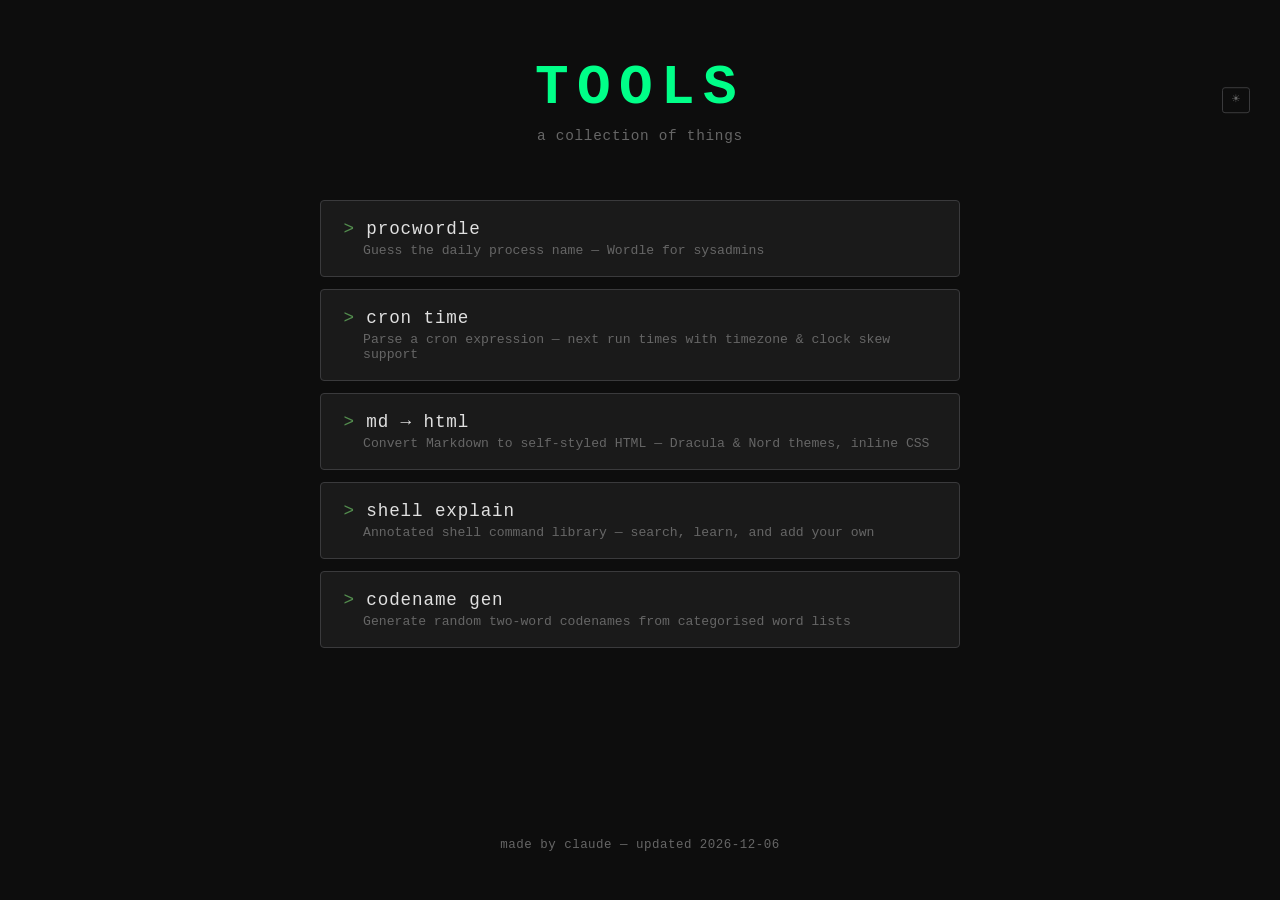
==== index.html @ 1182a168 "Added main toolbox files" ====
<!DOCTYPE html>
<html lang="en">
<head>
  <meta charset="UTF-8" />
  <meta name="viewport" content="width=device-width, initial-scale=1.0" />
  <title>Tools</title>
  <link rel="icon" type="image/svg+xml" href="images/favicon.svg" />
  <link rel="stylesheet" href="style.css" />
</head>
<body>
  <header>
    <h1>TOOLS</h1>
    <p>a collection of things</p>
    <button id="theme-btn" title="Toggle theme">&#9788;</button>
  </header>

  <main>
    <ul class="tools-list">

      <li class="tool-card">
        <a href="tools/process-wordle/">
          <div class="tool-name">procwordle</div>
          <div class="tool-desc">Guess the daily process name — Wordle for sysadmins</div>
        </a>
      </li>

      <li class="tool-card">
        <a href="tools/cron-time/">
          <div class="tool-name">cron time</div>
          <div class="tool-desc">Parse a cron expression — next run times with timezone &amp; clock skew support</div>
        </a>
      </li>

      <li class="tool-card">
        <a href="tools/md-to-html/">
          <div class="tool-name">md → html</div>
          <div class="tool-desc">Convert Markdown to self-styled HTML — Dracula &amp; Nord themes, inline CSS</div>
        </a>
      </li>

      <li class="tool-card">
        <a href="tools/shell-explain/">
          <div class="tool-name">shell explain</div>
          <div class="tool-desc">Annotated shell command library — search, learn, and add your own</div>
        </a>
      </li>

      <li class="tool-card">
        <a href="tools/codename-gen/">
          <div class="tool-name">codename gen</div>
          <div class="tool-desc">Generate random two-word codenames from categorised word lists</div>
        </a>
      </li>

    </ul>
  </main>

  <footer>
    made by claude &mdash; updated <span id="last-updated"></span>
  </footer>

  <script>
    (function () {
      var btn = document.getElementById("theme-btn");
      function applyTheme(isLight) {
        document.body.classList.toggle("light", isLight);
        btn.textContent = isLight ? "\u263D" : "\u2600";
      }
      applyTheme(localStorage.getItem("siteTheme") === "light");
      btn.addEventListener("click", function () {
        var nowLight = !document.body.classList.contains("light");
        applyTheme(nowLight);
        localStorage.setItem("siteTheme", nowLight ? "light" : "dark");
      });
      var d = new Date(document.lastModified);
      document.getElementById("last-updated").textContent =
        d.getFullYear() + "-" +
        String(d.getMonth() + 1).padStart(2, "0") + "-" +
        String(d.getDate()).padStart(2, "0");
    })();
  </script>
</body>
</html>
---- style.css ----
*, *::before, *::after {
  box-sizing: border-box;
  margin: 0;
  padding: 0;
}

:root {
  --bg:       #0d0d0d;
  --surface:  #1a1a1a;
  --border:   #3a3a3c;
  --text:     #e0e0e0;
  --text-dim: #666;
  --accent:   #00ff88;
  --green:    #538d4e;
  --font:     'Courier New', 'Lucida Console', monospace;
}

body {
  background: var(--bg);
  color: var(--text);
  font-family: var(--font);
  min-height: 100vh;
  display: flex;
  flex-direction: column;
  align-items: center;
  padding: 3rem 1rem;
}

header {
  position: relative;
  width: 100%;
  text-align: center;
  margin-bottom: 3rem;
  padding: 0.5rem 0;
}

/* ── Light theme overrides ───────────────────────────── */

body.light {
  --bg:       #f4f4f4;
  --surface:  #ffffff;
  --border:   #d3d3d3;
  --text:     #1a1a1a;
  --text-dim: #888;
  --accent:   #007a44;
  --green:    #538d4e;
}

/* ── Theme toggle button ─────────────────────────────── */

#theme-btn {
  position: absolute;
  right: 14px;
  top: 50%;
  transform: translateY(-50%);
  background: transparent;
  border: 1px solid var(--border);
  border-radius: 3px;
  color: var(--text-dim);
  font-family: var(--font);
  font-size: 0.85rem;
  padding: 5px 9px;
  cursor: pointer;
  line-height: 1;
  transition: border-color 0.2s, color 0.2s;
}

#theme-btn:hover {
  border-color: var(--accent);
  color: var(--accent);
}

header h1 {
  font-size: clamp(2rem, 6vw, 3.5rem);
  color: var(--accent);
  letter-spacing: 0.15em;
  text-transform: uppercase;
}

header p {
  color: var(--text-dim);
  margin-top: 0.5rem;
  font-size: 0.9rem;
  letter-spacing: 0.05em;
}

main {
  width: 100%;
  max-width: 640px;
}

.tools-list {
  list-style: none;
  display: flex;
  flex-direction: column;
  gap: 0.75rem;
}

.tool-card {
  background: var(--surface);
  border: 1px solid var(--border);
  border-radius: 4px;
  transition: border-color 0.15s, background 0.15s;
}

.tool-card a {
  display: block;
  padding: 1.1rem 1.4rem;
  text-decoration: none;
  color: inherit;
}

.tool-card:hover {
  border-color: var(--accent);
  background: #1f1f1f;
}

.tool-card:hover .tool-name::before {
  color: var(--accent);
}

.tool-name {
  font-size: 1.1rem;
  color: var(--text);
  letter-spacing: 0.05em;
}

.tool-name::before {
  content: '> ';
  color: var(--green);
  transition: color 0.15s;
}

.tool-desc {
  color: var(--text-dim);
  font-size: 0.82rem;
  margin-top: 0.3rem;
  padding-left: 1.5em;
}

footer {
  margin-top: auto;
  color: var(--text-dim);
  font-size: 0.78rem;
  text-align: center;
  letter-spacing: 0.04em;
}
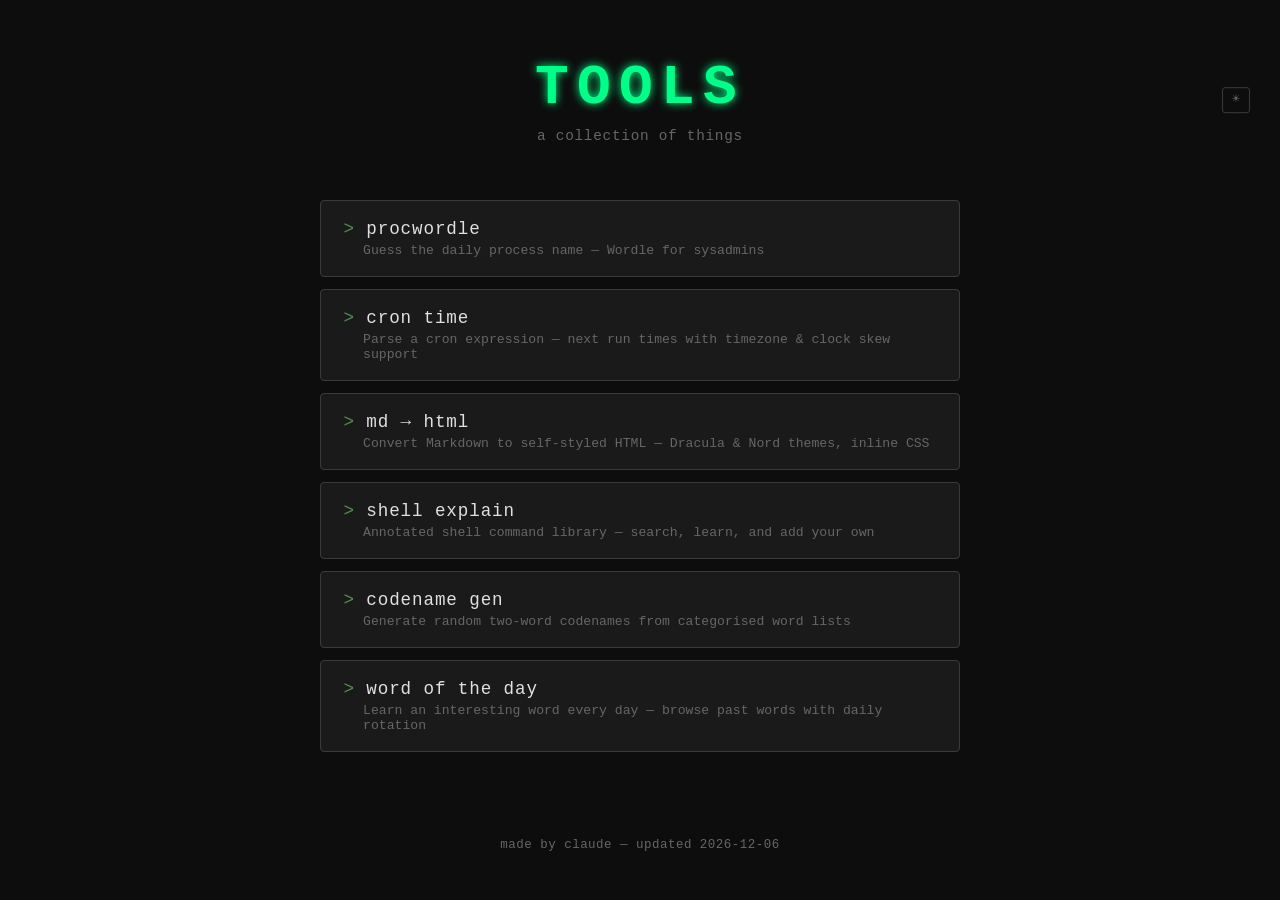
==== commit 44dc36bc: "v0.2.0" ====
--- a/index.html
+++ b/index.html
@@ -5,6 +5,7 @@
   <meta name="viewport" content="width=device-width, initial-scale=1.0" />
   <title>Tools</title>
   <link rel="icon" type="image/svg+xml" href="images/favicon.svg" />
+  <link rel="stylesheet" href="theme.css" />
   <link rel="stylesheet" href="style.css" />
 </head>
 <body>
@@ -52,6 +53,13 @@
         </a>
       </li>
 
+      <li class="tool-card">
+        <a href="tools/word-of-the-day/">
+          <div class="tool-name">word of the day</div>
+          <div class="tool-desc">Learn an interesting word every day — browse past words with daily rotation</div>
+        </a>
+      </li>
+
     </ul>
   </main>
 
@@ -79,5 +87,6 @@
         String(d.getDate()).padStart(2, "0");
     })();
   </script>
+  <script>if("serviceWorker"in navigator)navigator.serviceWorker.register("/sw.js")</script>
 </body>
 </html>
--- a/theme.css
+++ b/theme.css
@@ -0,0 +1,36 @@
+/* ── Shared design tokens & reset ────────────────────── */
+
+*, *::before, *::after {
+  box-sizing: border-box;
+  margin: 0;
+  padding: 0;
+}
+
+:root {
+  --bg:       #0d0d0d;
+  --surface:  #1a1a1a;
+  --border:   #3a3a3c;
+  --text:     #e0e0e0;
+  --text-dim: #666;
+  --accent:   #00ff88;
+  --font:     'Courier New', 'Lucida Console', monospace;
+}
+
+header h1 {
+  text-shadow: 0 0 10px var(--accent);
+}
+
+/* ── Light theme overrides ───────────────────────────── */
+
+body.light {
+  --bg:       #f4f4f4;
+  --surface:  #ffffff;
+  --border:   #d3d3d3;
+  --text:     #1a1a1a;
+  --text-dim: #888;
+  --accent:   #007a44;
+}
+
+body.light header h1 {
+  text-shadow: none;
+}
--- a/style.css
+++ b/style.css
@@ -1,18 +1,5 @@
-*, *::before, *::after {
-  box-sizing: border-box;
-  margin: 0;
-  padding: 0;
-}
-
 :root {
-  --bg:       #0d0d0d;
-  --surface:  #1a1a1a;
-  --border:   #3a3a3c;
-  --text:     #e0e0e0;
-  --text-dim: #666;
-  --accent:   #00ff88;
   --green:    #538d4e;
-  --font:     'Courier New', 'Lucida Console', monospace;
 }
 
 body {
@@ -32,18 +19,6 @@
   text-align: center;
   margin-bottom: 3rem;
   padding: 0.5rem 0;
-}
-
-/* ── Light theme overrides ───────────────────────────── */
-
-body.light {
-  --bg:       #f4f4f4;
-  --surface:  #ffffff;
-  --border:   #d3d3d3;
-  --text:     #1a1a1a;
-  --text-dim: #888;
-  --accent:   #007a44;
-  --green:    #538d4e;
 }
 
 /* ── Theme toggle button ─────────────────────────────── */
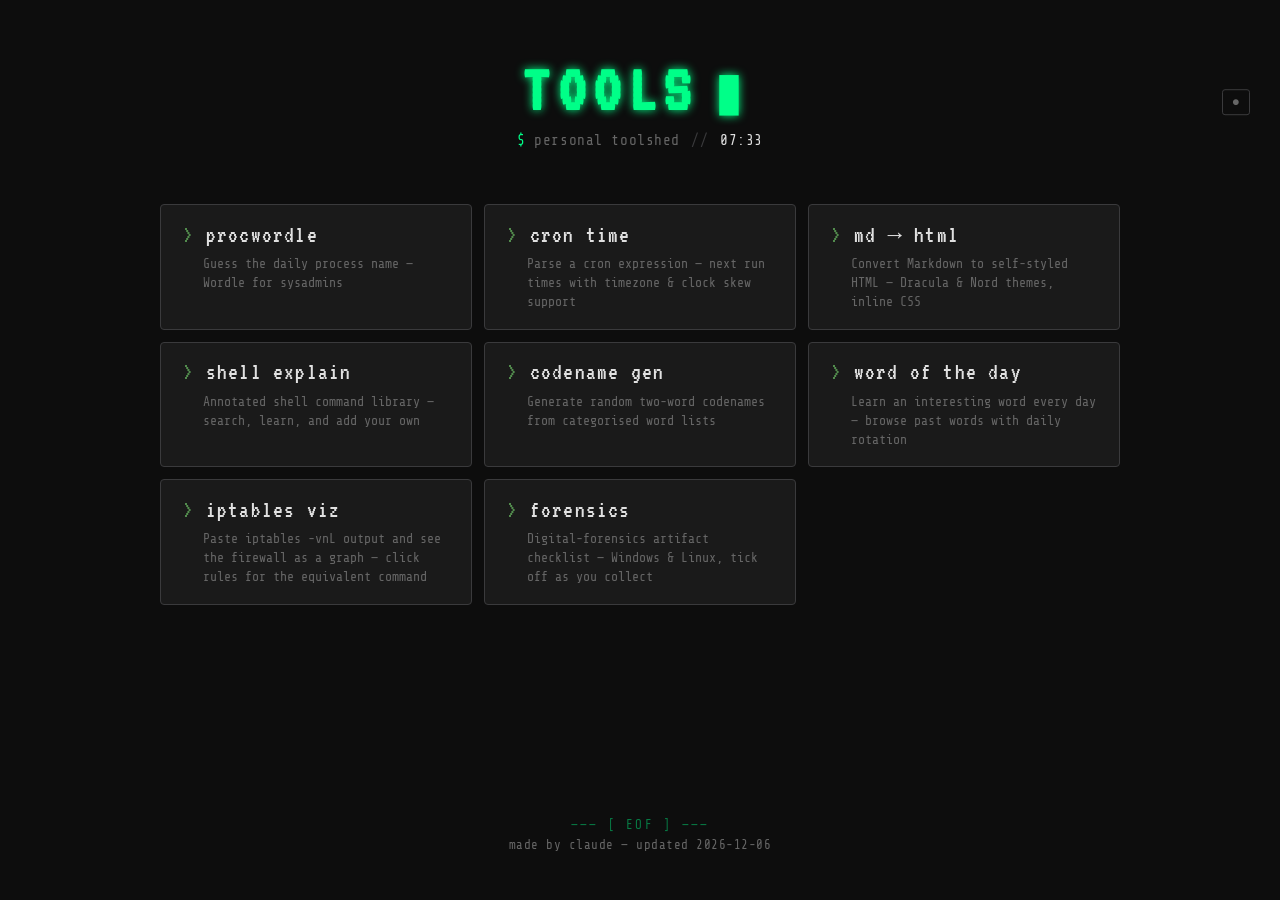
==== commit 7c306433: "v0.3.0" ====
--- a/index.html
+++ b/index.html
@@ -10,13 +10,18 @@
 </head>
 <body>
   <header>
-    <h1>TOOLS</h1>
-    <p>a collection of things</p>
+    <h1>TOOLS<span class="caret" aria-hidden="true">&#9646;</span></h1>
+    <p class="prompt">
+      <span class="prompt-sigil">$</span>
+      personal toolshed
+      <span class="prompt-sep">//</span>
+      <span id="now" aria-live="off">&mdash;&mdash;:&mdash;&mdash;</span>
+    </p>
     <button id="theme-btn" title="Toggle theme">&#9788;</button>
   </header>
 
   <main>
-    <ul class="tools-list">
+    <ul class="tools-list reveal">
 
       <li class="tool-card">
         <a href="tools/process-wordle/">
@@ -60,33 +65,57 @@
         </a>
       </li>
 
+      <li class="tool-card">
+        <a href="tools/iptables-viz/">
+          <div class="tool-name">iptables viz</div>
+          <div class="tool-desc">Paste iptables -vnL output and see the firewall as a graph — click rules for the equivalent command</div>
+        </a>
+      </li>
+
+      <li class="tool-card">
+        <a href="tools/forensics/">
+          <div class="tool-name">forensics</div>
+          <div class="tool-desc">Digital-forensics artifact checklist — Windows &amp; Linux, tick off as you collect</div>
+        </a>
+      </li>
+
     </ul>
   </main>
 
   <footer>
-    made by claude &mdash; updated <span id="last-updated"></span>
+    <div class="eof" aria-hidden="true">&mdash;&mdash;&mdash; [ EOF ] &mdash;&mdash;&mdash;</div>
+    <div class="meta">made by claude &mdash; updated <span id="last-updated"></span></div>
   </footer>
 
+  <script src="tools/storage.js"></script>
+  <script src="tools/theme.js"></script>
   <script>
     (function () {
-      var btn = document.getElementById("theme-btn");
-      function applyTheme(isLight) {
-        document.body.classList.toggle("light", isLight);
-        btn.textContent = isLight ? "\u263D" : "\u2600";
-      }
-      applyTheme(localStorage.getItem("siteTheme") === "light");
-      btn.addEventListener("click", function () {
-        var nowLight = !document.body.classList.contains("light");
-        applyTheme(nowLight);
-        localStorage.setItem("siteTheme", nowLight ? "light" : "dark");
-      });
+      siteTheme.init();
+
       var d = new Date(document.lastModified);
       document.getElementById("last-updated").textContent =
         d.getFullYear() + "-" +
         String(d.getMonth() + 1).padStart(2, "0") + "-" +
         String(d.getDate()).padStart(2, "0");
+
+      /* live HH:MM clock in the prompt subtitle, ticks once a minute
+         aligned to the top of the minute so the display matches the
+         wall clock rather than page-load time.                       */
+      var nowEl = document.getElementById("now");
+      function tick() {
+        var t = new Date();
+        nowEl.textContent =
+          String(t.getHours()).padStart(2, "0") + ":" +
+          String(t.getMinutes()).padStart(2, "0");
+      }
+      tick();
+      setTimeout(function loop() {
+        tick();
+        setTimeout(loop, 60000);
+      }, 60000 - (Date.now() % 60000));
     })();
   </script>
-  <script>if("serviceWorker"in navigator)navigator.serviceWorker.register("/sw.js")</script>
+  <script>if("serviceWorker"in navigator)navigator.serviceWorker.register("/sw.js").catch(function(e){console.warn("sw registration failed",e);})</script>
 </body>
 </html>
--- a/theme.css
+++ b/theme.css
@@ -1,3 +1,27 @@
+/* ── Web fonts ───────────────────────────────────────── */
+/* Self-hosted under /fonts/. Share Tech Mono is the body face;
+   VT323 is the CRT-bitmap display face used only for marquee moments
+   (h1, date stamps, tool names). font-display: swap so the terminal
+   fallback (Courier New) paints immediately on cold loads.           */
+
+@font-face {
+  font-family: 'Share Tech Mono';
+  font-style: normal;
+  font-weight: 400;
+  font-display: swap;
+  src: url('/fonts/share-tech-mono-400.woff2') format('woff2'),
+       local('Share Tech Mono');
+}
+
+@font-face {
+  font-family: 'VT323';
+  font-style: normal;
+  font-weight: 400;
+  font-display: swap;
+  src: url('/fonts/vt323-400.woff2') format('woff2'),
+       local('VT323');
+}
+
 /* ── Shared design tokens & reset ────────────────────── */
 
 *, *::before, *::after {
@@ -7,30 +31,269 @@
 }
 
 :root {
-  --bg:       #0d0d0d;
-  --surface:  #1a1a1a;
-  --border:   #3a3a3c;
-  --text:     #e0e0e0;
-  --text-dim: #666;
-  --accent:   #00ff88;
-  --font:     'Courier New', 'Lucida Console', monospace;
+  --bg:          #0d0d0d;
+  --surface:     #1a1a1a;
+  --hover-bg:    #1f1f1f;
+  --border:      #3a3a3c;
+  --text:        #e0e0e0;
+  --text-dim:    #666;
+  --accent:      #00ff88;
+  --accent-glow: #00ff88;
+  --font:         'Share Tech Mono', 'Courier New', 'Lucida Console', monospace;
+  --font-display: 'VT323', 'Courier New', 'Lucida Console', monospace;
 }
 
 header h1 {
+  font-family: var(--font-display);
   text-shadow: 0 0 10px var(--accent);
 }
 
-/* ── Light theme overrides ───────────────────────────── */
+/* ── Light theme — warm "paper" identity ─────────────── */
+/* Not a grey inversion of dark; the palette is deliberately
+   warmer (cream paper, inky brown-black, tan borders) and the
+   body gets a subtle SVG noise texture so the surface reads as
+   printed rather than bleached.                                 */
 
 body.light {
-  --bg:       #f4f4f4;
-  --surface:  #ffffff;
-  --border:   #d3d3d3;
-  --text:     #1a1a1a;
-  --text-dim: #888;
-  --accent:   #007a44;
+  --bg:          #f4ead8;
+  --surface:     #fbf7ee;
+  --hover-bg:    #ede2ca;
+  --border:      #c9b98e;
+  --text:        #1c1812;
+  --text-dim:    #6b5f47;
+  --accent:      #007a44;
+  --accent-glow: #00b25f;
+
+  background-image: url("data:image/svg+xml;utf8,<svg xmlns='http://www.w3.org/2000/svg' width='200' height='200'><filter id='n'><feTurbulence type='fractalNoise' baseFrequency='0.9' numOctaves='2'/><feColorMatrix values='0 0 0 0 0.42  0 0 0 0 0.35  0 0 0 0 0.2  0 0 0 0.07 0'/></filter><rect width='100%25' height='100%25' filter='url(%23n)'/></svg>");
+  background-attachment: fixed;
 }
 
 body.light header h1 {
-  text-shadow: none;
-}
+  text-shadow: 0 1px 0 var(--accent-glow);
+}
+
+/* ── Keyboard focus indicator ────────────────────────── */
+/* Applies to every interactive element across all tools. Using
+   :focus-visible (not :focus) means the ring only appears for
+   keyboard users, not on mouse clicks — no visual noise.
+   Tools with bespoke focus styling can override per-element.    */
+
+:focus-visible {
+  outline: 2px solid var(--accent);
+  outline-offset: 2px;
+  border-radius: 3px;
+}
+
+textarea:focus-visible,
+input[type="color"]:focus-visible,
+input[type="text"]:focus-visible,
+input[type="number"]:focus-visible {
+  outline-offset: 0;
+}
+
+/* ── Motion primitives ───────────────────────────────── */
+/* Shared keyframes + utilities reused across tools. The
+   reduced-motion media query at the bottom zeros all of them. */
+
+@keyframes boot {
+  from { opacity: 0; transform: translateY(4px); }
+  to   { opacity: 1; transform: translateY(0); }
+}
+
+@keyframes blink {
+  0%, 49%   { opacity: 1; }
+  50%, 100% { opacity: 0; }
+}
+
+@keyframes crtPhosphor {
+  0%, 100% { text-shadow: 0 0 8px var(--accent); }
+  50%      { text-shadow: 0 0 16px var(--accent), 0 0 24px var(--accent); }
+}
+
+/* Stagger children on a container: each child boots in with an
+   animation-delay keyed to its :nth-child position. 60ms step,
+   up to ten children — enough for the tool list + most tables. */
+.reveal > * {
+  opacity: 0;
+  animation: boot 0.4s cubic-bezier(.2, .8, .2, 1) forwards;
+}
+.reveal > *:nth-child(1)  { animation-delay: 0.06s; }
+.reveal > *:nth-child(2)  { animation-delay: 0.12s; }
+.reveal > *:nth-child(3)  { animation-delay: 0.18s; }
+.reveal > *:nth-child(4)  { animation-delay: 0.24s; }
+.reveal > *:nth-child(5)  { animation-delay: 0.30s; }
+.reveal > *:nth-child(6)  { animation-delay: 0.36s; }
+.reveal > *:nth-child(7)  { animation-delay: 0.42s; }
+.reveal > *:nth-child(8)  { animation-delay: 0.48s; }
+.reveal > *:nth-child(9)  { animation-delay: 0.54s; }
+.reveal > *:nth-child(10) { animation-delay: 0.60s; }
+
+.caret {
+  display: inline-block;
+  color: var(--accent);
+  animation: blink 1s steps(1, end) infinite;
+}
+
+/* ── Depth system — inset accent glow ────────────────── */
+/* Opt-in class. Default cards stay flat; surfaces that should
+   "light up" on hover add .surface-interactive. Uses inset
+   shadow for the bright inner edge + a soft outer bloom.      */
+
+.surface-interactive {
+  transition: border-color 0.15s, background 0.15s, box-shadow 0.2s;
+}
+
+.surface-interactive:hover {
+  box-shadow: inset 0 0 0 1px var(--accent),
+              0 0 24px -8px color-mix(in srgb, var(--accent) 35%, transparent);
+}
+
+body.light .surface-interactive:hover {
+  box-shadow: inset 0 0 0 1px var(--accent),
+              0 2px 0 0 var(--accent-glow);
+}
+
+/* ── Reduced motion ──────────────────────────────────── */
+@media (prefers-reduced-motion: reduce) {
+  *,
+  *::before,
+  *::after {
+    animation-duration: 0.01ms !important;
+    animation-iteration-count: 1 !important;
+    transition-duration: 0.01ms !important;
+  }
+  .reveal > * {
+    opacity: 1;
+  }
+}
+
+/* ── Konami / CRT easter egg ─────────────────────────── */
+/* Triggered site-wide by theme.js. Chromatic-aberration keyframe
+   lives here (canonical) so any tool can reuse it too.           */
+
+@keyframes chromaticGlitch {
+  0%   { text-shadow: 0 0 10px var(--accent); }
+  20%  { text-shadow: -3px 0 #ff3366,  3px 0 #00e5ff, 0 0 10px var(--accent); }
+  40%  { text-shadow:  3px 0 #ff3366, -3px 0 #00e5ff, 0 0 10px var(--accent); }
+  60%  { text-shadow: -2px 2px #ff3366,  2px -2px #00e5ff, 0 0 10px var(--accent); }
+  80%  { text-shadow:  2px 1px #ff3366, -2px -1px #00e5ff, 0 0 10px var(--accent); }
+  100% { text-shadow: 0 0 10px var(--accent); }
+}
+
+body.glitching h1 {
+  animation: chromaticGlitch 0.42s steps(5, end) 4;
+}
+
+/* Persistent scanline overlay — stays until dismissed via .crt-dismiss
+   or re-entering the Konami code. mix-blend-mode: overlay disappeared
+   on dark backgrounds (overlay multiplies darks), so the layer is now
+   drawn straight with enough alpha to read on both themes. A very
+   subtle flicker keeps it feeling alive without being distracting.   */
+
+@keyframes crtFlicker {
+  0%, 100% { opacity: 1; }
+  50%      { opacity: 0.82; }
+}
+
+body.crt-mode::after {
+  content: '';
+  position: fixed;
+  inset: 0;
+  pointer-events: none;
+  z-index: 9998;
+  background:
+    repeating-linear-gradient(
+      to bottom,
+      rgba(0, 0, 0, 0)       0,
+      rgba(0, 0, 0, 0)       2px,
+      rgba(0, 255, 136, 0.10) 2px,
+      rgba(0, 255, 136, 0.10) 3px
+    ),
+    radial-gradient(
+      circle at center,
+      transparent 55%,
+      rgba(0, 0, 0, 0.35) 100%
+    );
+  animation: crtFlicker 3.5s linear infinite;
+}
+
+body.light.crt-mode::after {
+  background:
+    repeating-linear-gradient(
+      to bottom,
+      rgba(0, 0, 0, 0)       0,
+      rgba(0, 0, 0, 0)       2px,
+      rgba(28, 24, 18, 0.11) 2px,
+      rgba(28, 24, 18, 0.11) 3px
+    ),
+    radial-gradient(
+      circle at center,
+      transparent 55%,
+      rgba(90, 70, 30, 0.22) 100%
+    );
+}
+
+.crt-dismiss {
+  position: fixed;
+  bottom: 14px;
+  right: 14px;
+  z-index: 9999;
+  background: var(--surface);
+  border: 1px solid var(--accent);
+  border-radius: 3px;
+  color: var(--accent);
+  font-family: var(--font);
+  font-size: 0.72rem;
+  letter-spacing: 0.15em;
+  padding: 4px 10px;
+  cursor: pointer;
+  opacity: 0.7;
+  transition: opacity 0.15s, box-shadow 0.15s;
+}
+
+.crt-dismiss:hover {
+  opacity: 1;
+  box-shadow: 0 0 12px -2px color-mix(in srgb, var(--accent) 55%, transparent);
+}
+
+/* ── Storage-error banner ────────────────────────────── */
+/* Emitted by theme.js on the first storageerror event per page
+   load; dismissible by the × button. Slots in at the top so it
+   doesn't collide with the CRT dismiss badge at the bottom.     */
+
+#storage-error-banner {
+  position: fixed;
+  top: 0;
+  left: 0;
+  right: 0;
+  z-index: 9997;
+  padding: 0.45rem 2.5rem 0.45rem 0.9rem;
+  background: #4a1818;
+  color: #ffd4d4;
+  border-bottom: 1px solid #7d2828;
+  font-family: var(--font);
+  font-size: 0.78rem;
+  letter-spacing: 0.04em;
+  text-align: center;
+}
+
+body.light #storage-error-banner {
+  background: #fdecec;
+  color: #6b1f1f;
+  border-bottom-color: #e5b4b4;
+}
+
+#storage-error-banner button {
+  position: absolute;
+  top: 50%;
+  right: 0.6rem;
+  transform: translateY(-50%);
+  background: transparent;
+  border: none;
+  color: inherit;
+  font-family: var(--font);
+  font-size: 1rem;
+  cursor: pointer;
+  padding: 0 0.5rem;
+  line-height: 1;
+}
--- a/style.css
+++ b/style.css
@@ -46,36 +46,78 @@
 }
 
 header h1 {
-  font-size: clamp(2rem, 6vw, 3.5rem);
+  font-size: clamp(2.6rem, 7vw, 4.25rem);
   color: var(--accent);
-  letter-spacing: 0.15em;
+  letter-spacing: 0.12em;
   text-transform: uppercase;
+  line-height: 1;
 }
 
-header p {
+/* VT323 is a bitmap face so the caret sits slightly low; nudge it up
+   so it baselines with the rest of the word, then let the blink
+   keyframe from theme.css do the work.                                */
+header h1 .caret {
+  margin-left: 0.15em;
+  vertical-align: -0.04em;
+}
+
+header p.prompt {
+  margin-top: 0.35rem;
   color: var(--text-dim);
-  margin-top: 0.5rem;
   font-size: 0.9rem;
-  letter-spacing: 0.05em;
+  letter-spacing: 0.04em;
 }
+
+.prompt-sigil { color: var(--accent); }
+.prompt-sep   { color: var(--border); margin: 0 0.2em; }
+#now          { color: var(--text); }
 
 main {
   width: 100%;
-  max-width: 640px;
+  max-width: 960px;
 }
+
+/* ── Tool list layout ─────────────────────────────────── */
+/* Fluid grid: each column is at least 280 px wide and at most 1fr.
+   auto-fit makes the browser pack in as many columns as the container
+   allows, so the same rule yields 1 col on a phone, 2 on a tablet,
+   3 on a desktop — no media queries.                                */
 
 .tools-list {
   list-style: none;
-  display: flex;
-  flex-direction: column;
+  display: grid;
+  grid-template-columns: repeat(auto-fit, minmax(280px, 1fr));
   gap: 0.75rem;
 }
 
+/* ── Tool card ──────────────────────────────────────── */
+/* Idle: flush surface with hairline border.
+   Hover: 3px accent stripe slides in from the left, card gets the
+   shared .surface-interactive inset glow, and the > prefix blinks. */
+
 .tool-card {
+  position: relative;
   background: var(--surface);
   border: 1px solid var(--border);
   border-radius: 4px;
-  transition: border-color 0.15s, background 0.15s;
+  overflow: hidden;
+}
+
+.tool-card::before {
+  content: '';
+  position: absolute;
+  left: 0;
+  top: 0;
+  bottom: 0;
+  width: 3px;
+  background: var(--accent);
+  transform: translateX(-100%);
+  transition: transform 0.22s cubic-bezier(.2, .8, .2, 1);
+}
+
+.tool-card:hover::before,
+.tool-card:focus-within::before {
+  transform: translateX(0);
 }
 
 .tool-card a {
@@ -85,19 +127,33 @@
   color: inherit;
 }
 
-.tool-card:hover {
+.tool-card:hover,
+.tool-card:focus-within {
   border-color: var(--accent);
-  background: #1f1f1f;
+  background: var(--hover-bg);
+  box-shadow: inset 0 0 0 1px var(--accent),
+              0 0 24px -8px color-mix(in srgb, var(--accent) 35%, transparent);
+  transition: border-color 0.15s, background 0.15s, box-shadow 0.2s;
 }
 
-.tool-card:hover .tool-name::before {
+body.light .tool-card:hover,
+body.light .tool-card:focus-within {
+  box-shadow: inset 0 0 0 1px var(--accent),
+              0 2px 0 0 var(--accent-glow);
+}
+
+.tool-card:hover .tool-name::before,
+.tool-card:focus-within .tool-name::before {
   color: var(--accent);
+  animation: blink 1s steps(1, end) infinite;
 }
 
 .tool-name {
-  font-size: 1.1rem;
+  font-family: var(--font-display);
+  font-size: 1.5rem;
   color: var(--text);
   letter-spacing: 0.05em;
+  line-height: 1;
 }
 
 .tool-name::before {
@@ -109,14 +165,33 @@
 .tool-desc {
   color: var(--text-dim);
   font-size: 0.82rem;
-  margin-top: 0.3rem;
+  margin-top: 0.45rem;
   padding-left: 1.5em;
+  line-height: 1.45;
 }
+
+/* ── Footer ─────────────────────────────────────────── */
 
 footer {
   margin-top: auto;
+  padding-top: 3rem;
   color: var(--text-dim);
   font-size: 0.78rem;
   text-align: center;
   letter-spacing: 0.04em;
+  display: flex;
+  flex-direction: column;
+  align-items: center;
+  gap: 0.35rem;
 }
+
+footer .eof {
+  color: var(--accent);
+  opacity: 0.45;
+  letter-spacing: 0.18em;
+  font-family: var(--font);
+}
+
+footer .meta {
+  color: var(--text-dim);
+}
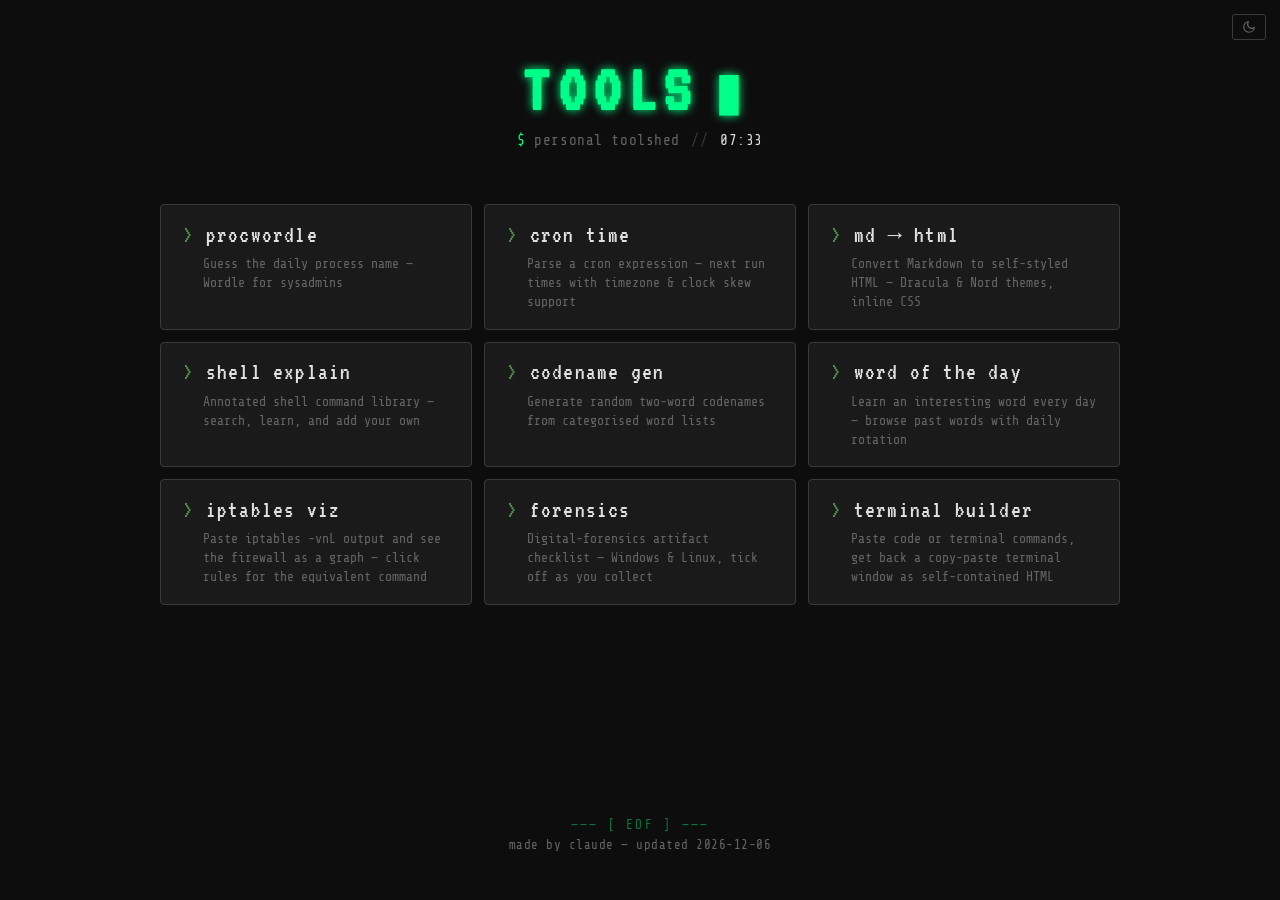
==== commit e65ff89e: "terminal builder plus bug fixes" ====
--- a/index.html
+++ b/index.html
@@ -79,6 +79,13 @@
         </a>
       </li>
 
+      <li class="tool-card">
+        <a href="tools/terminal-builder/">
+          <div class="tool-name">terminal builder</div>
+          <div class="tool-desc">Paste code or terminal commands, get back a copy-paste terminal window as self-contained HTML</div>
+        </a>
+      </li>
+
     </ul>
   </main>
 
--- a/style.css
+++ b/style.css
@@ -24,10 +24,12 @@
 /* ── Theme toggle button ─────────────────────────────── */
 
 #theme-btn {
-  position: absolute;
+  position: fixed;
+  top: 14px;
   right: 14px;
-  top: 50%;
-  transform: translateY(-50%);
+  display: inline-flex;
+  align-items: center;
+  justify-content: center;
   background: transparent;
   border: 1px solid var(--border);
   border-radius: 3px;
